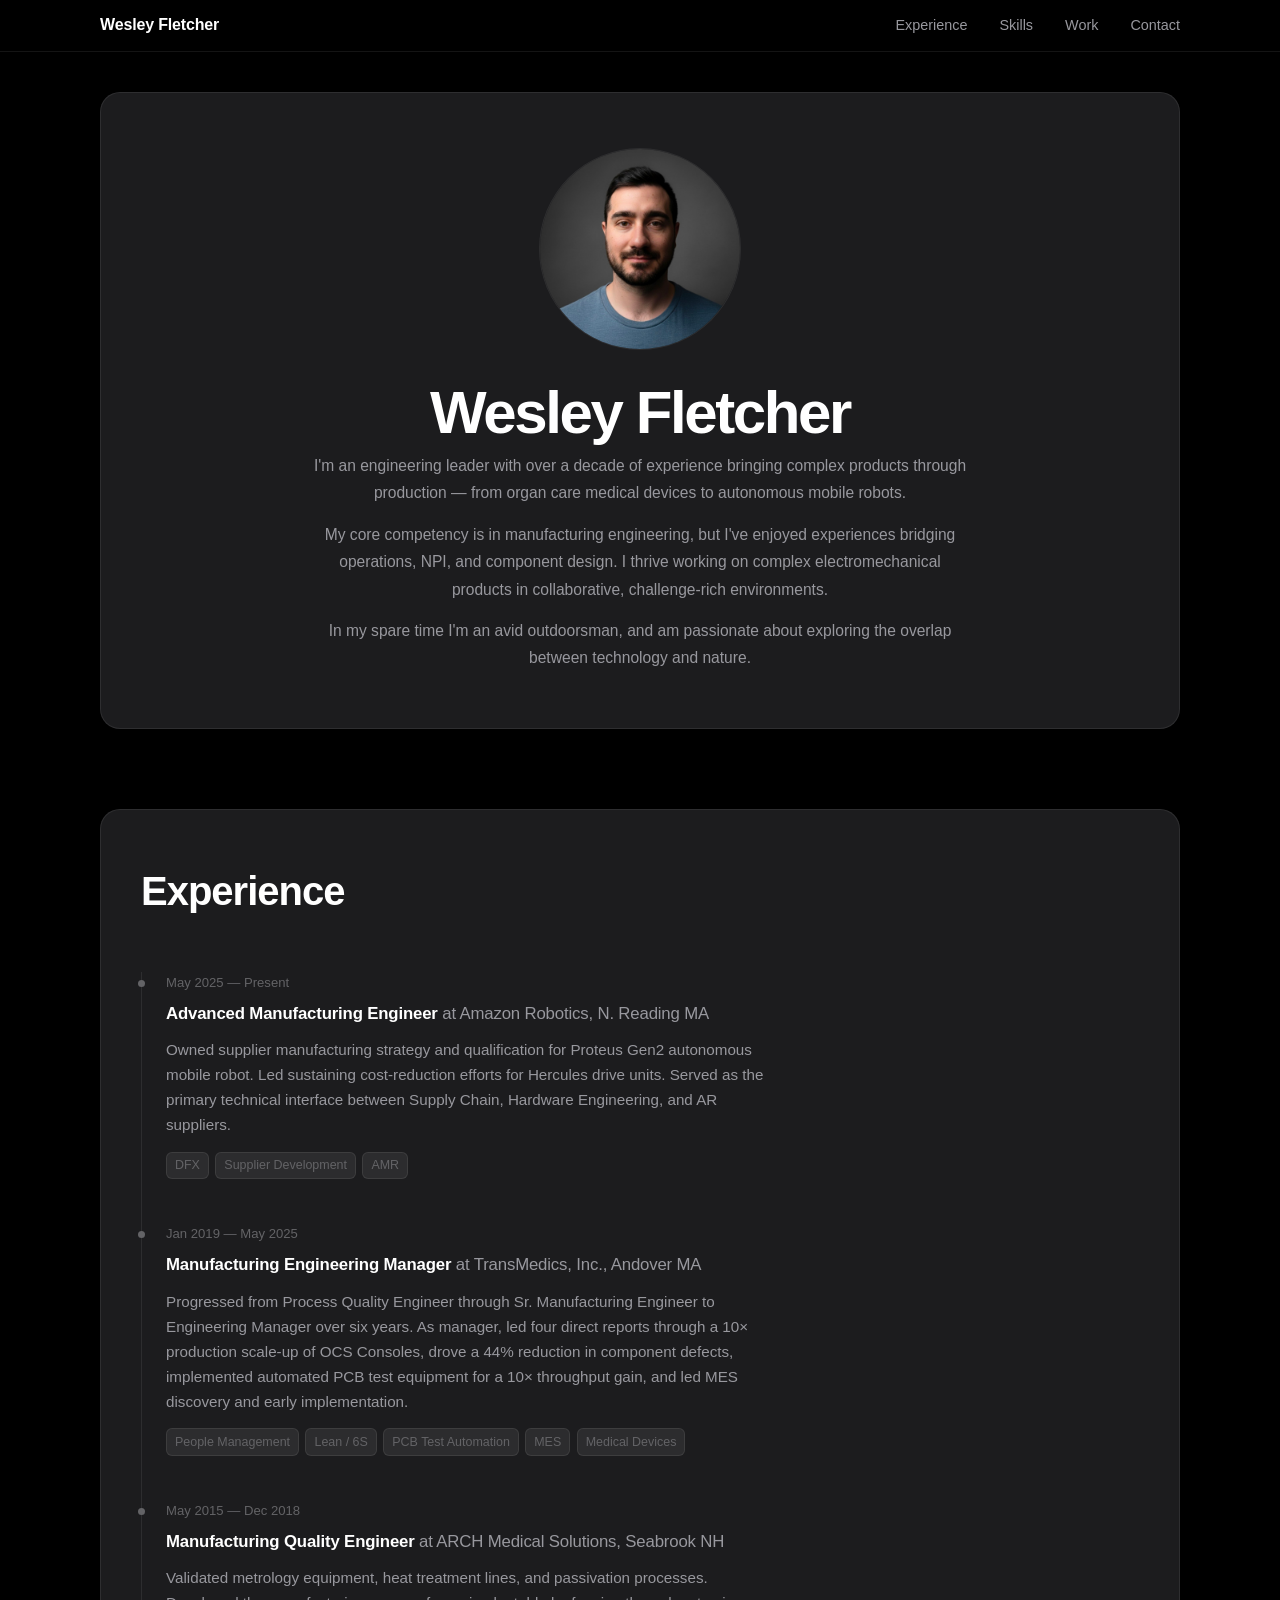
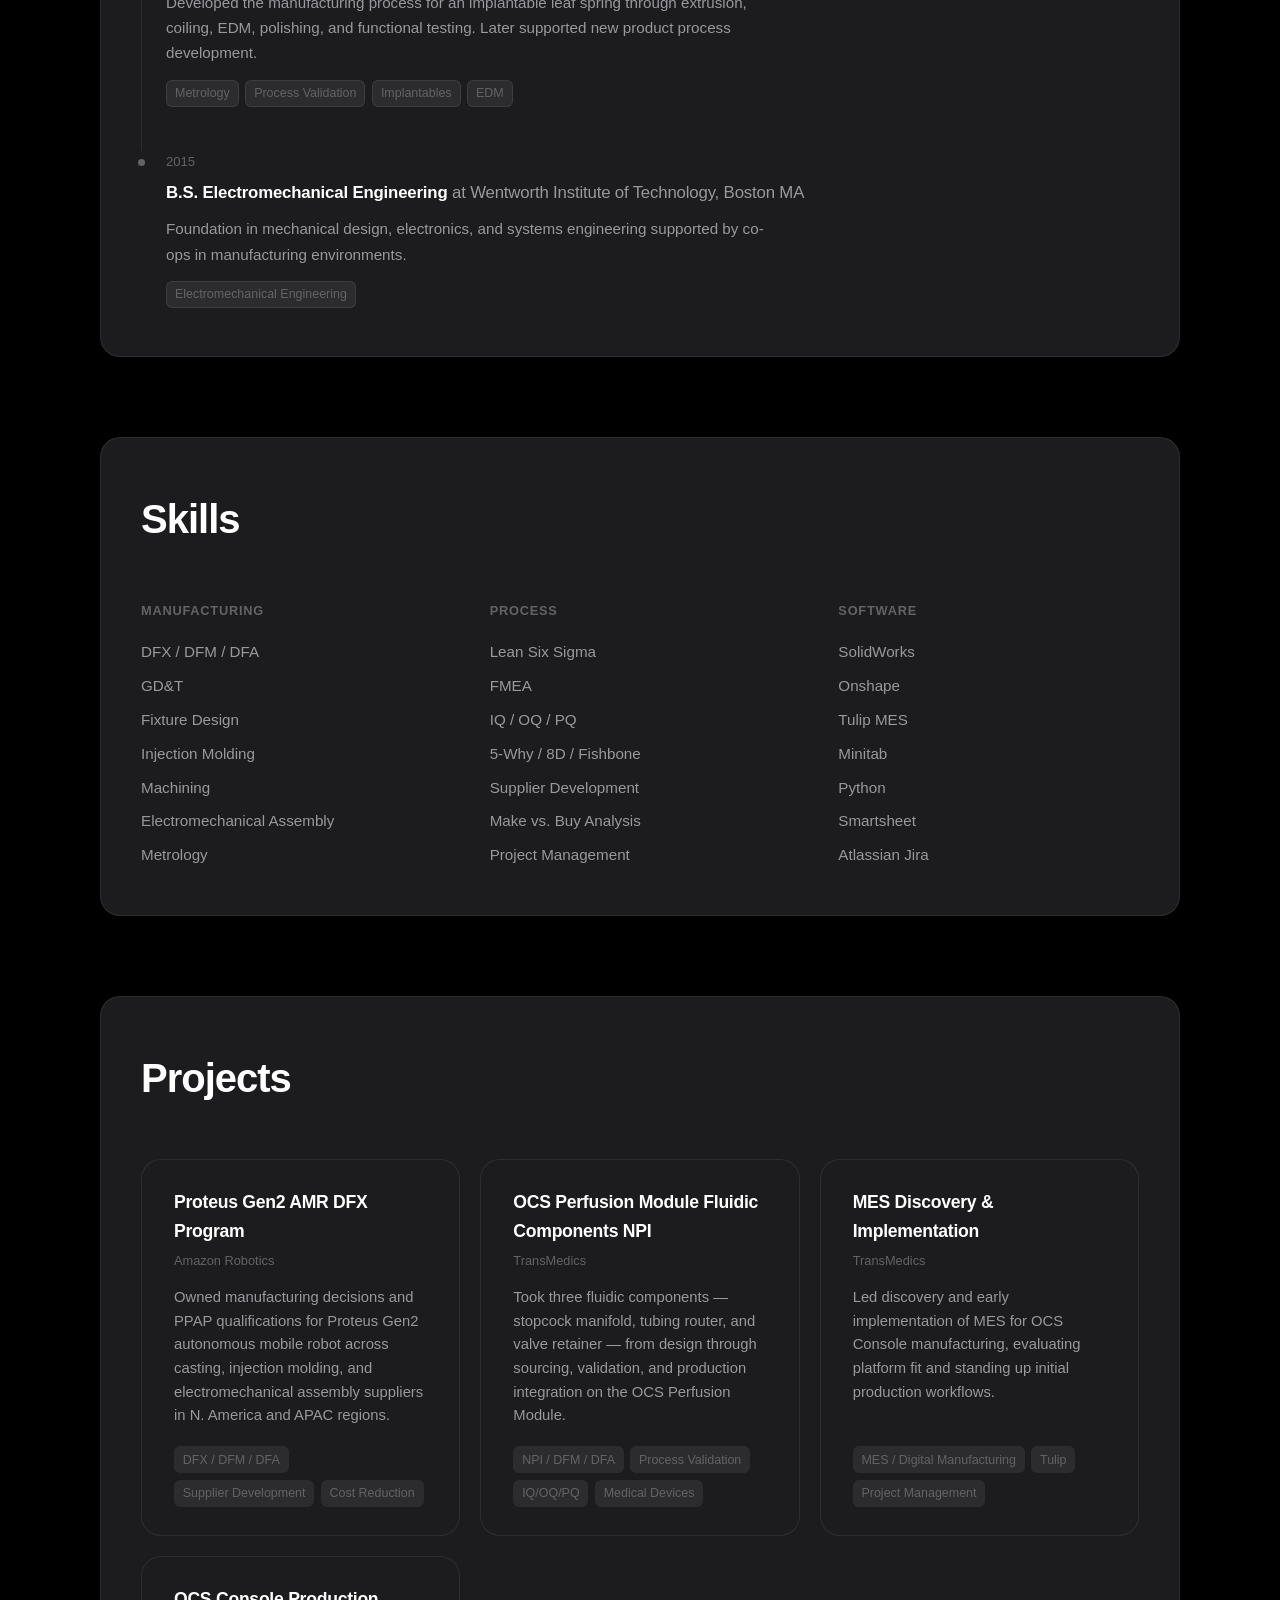
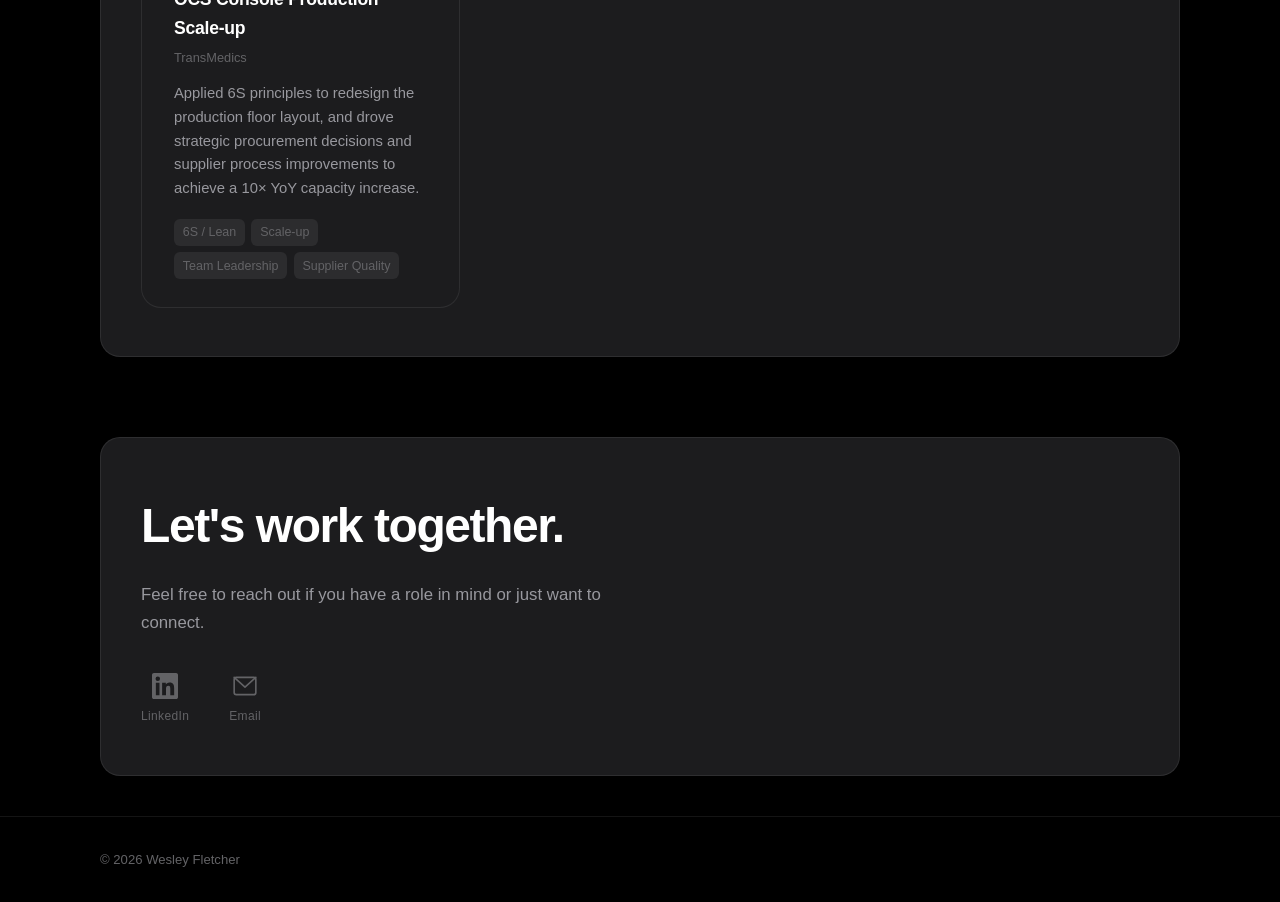
==== index.html @ d9abac5b "Initial commit — portfolio static site Co-Authored-By: Claude Opus 4.8 <noreply@anthropic.com>" ====
<!DOCTYPE html>
<html lang="en">
<head>
  <meta charset="UTF-8" />
  <meta name="viewport" content="width=device-width, initial-scale=1.0" />
  <meta name="description" content="Wesley Fletcher — Engineering leader with a decade of experience in manufacturing scale-up and sustainment, from medtech to industrial robotics." />
  <title>Wesley Fletcher</title>
  <link rel="stylesheet" href="style.css" />
</head>
<body>

  <!-- Navigation -->
  <header class="nav-wrapper" id="nav">
    <nav class="nav container">
      <a href="#hero" class="nav-logo">Wesley Fletcher</a>
      <ul class="nav-links" id="nav-links">
        <li><a href="#experience">Experience</a></li>
        <li><a href="#skills">Skills</a></li>
        <li><a href="#projects">Work</a></li>
        <li><a href="#contact">Contact</a></li>
      </ul>
      <button class="nav-toggle" id="nav-toggle"
              aria-label="Open menu"
              aria-expanded="false"
              aria-controls="nav-links">
        <span></span>
        <span></span>
        <span></span>
      </button>
    </nav>
  </header>

  <main>

    <!-- Hero -->
    <section id="hero" class="hero">
      <div class="container hero-content">
        <div class="hero-card">

          <figure class="hero-photo fade-in">
            <img src="profile.jpg" alt="Wesley Fletcher" />
          </figure>

          <h1 class="hero-name fade-in delay-1">Wesley Fletcher</h1>
          <p class="hero-bio fade-in delay-3">
            I'm an engineering leader with over a decade of experience bringing complex products
            through production — from organ care medical devices to autonomous mobile robots.
          </p>
          <p class="hero-bio fade-in delay-3">
            My core competency is in manufacturing engineering, but I've enjoyed experiences
            bridging operations, NPI, and component design. I thrive working on complex
            electromechanical products in collaborative, challenge-rich environments.
          </p>
          <p class="hero-bio fade-in delay-3">
            In my spare time I'm an avid outdoorsman, and am passionate about exploring the
            overlap between technology and nature.
          </p>

        </div>
      </div>
    </section>

    <!-- Experience -->
    <section id="experience" class="experience section reveal">
      <div class="container">
        <div class="section-card">
        <h2 class="section-heading">Experience</h2>
        <ol class="timeline">

          <li class="timeline-item">
            <span class="timeline-date">May 2025 — Present</span>
            <h3>Advanced Manufacturing Engineer <span>at Amazon Robotics, N. Reading MA</span></h3>
            <p>Owned supplier manufacturing strategy and qualification for Proteus Gen2 autonomous mobile robot. Led sustaining cost-reduction efforts for Hercules drive units. Served as the primary technical interface between Supply Chain, Hardware Engineering, and AR suppliers.</p>
            <ul class="timeline-tags">
              <li>DFX</li>
              <li>Supplier Development</li>
              <li>AMR</li>
            </ul>
          </li>

          <li class="timeline-item">
            <span class="timeline-date">Jan 2019 — May 2025</span>
            <h3>Manufacturing Engineering Manager <span>at TransMedics, Inc., Andover MA</span></h3>
            <p>Progressed from Process Quality Engineer through Sr. Manufacturing Engineer to Engineering Manager over six years. As manager, led four direct reports through a 10× production scale-up of OCS Consoles, drove a 44% reduction in component defects, implemented automated PCB test equipment for a 10× throughput gain, and led MES discovery and early implementation.</p>
            <ul class="timeline-tags">
              <li>People Management</li>
              <li>Lean / 6S</li>
              <li>PCB Test Automation</li>
              <li>MES</li>
              <li>Medical Devices</li>
            </ul>
          </li>

          <li class="timeline-item">
            <span class="timeline-date">May 2015 — Dec 2018</span>
            <h3>Manufacturing Quality Engineer <span>at ARCH Medical Solutions, Seabrook NH</span></h3>
            <p>Validated metrology equipment, heat treatment lines, and passivation processes. Developed the manufacturing process for an implantable leaf spring through extrusion, coiling, EDM, polishing, and functional testing. Later supported new product process development.</p>
            <ul class="timeline-tags">
              <li>Metrology</li>
              <li>Process Validation</li>
              <li>Implantables</li>
              <li>EDM</li>
            </ul>
          </li>

          <li class="timeline-item">
            <span class="timeline-date">2015</span>
            <h3>B.S. Electromechanical Engineering <span>at Wentworth Institute of Technology, Boston MA</span></h3>
            <p>Foundation in mechanical design, electronics, and systems engineering supported by co-ops in manufacturing environments.</p>
            <ul class="timeline-tags">
              <li>Electromechanical Engineering</li>
            </ul>
          </li>

        </ol>
        </div>
      </div>
    </section>

    <!-- Skills -->
    <section id="skills" class="skills section reveal">
      <div class="container">
        <div class="section-card">
        <h2 class="section-heading">Skills</h2>
        <div class="skills-grid">
          <div class="skill-group">
            <h3>Manufacturing</h3>
            <ul>
              <li>DFX / DFM / DFA</li>
              <li>GD&amp;T</li>
              <li>Fixture Design</li>
              <li>Injection Molding</li>
              <li>Machining</li>
              <li>Electromechanical Assembly</li>
              <li>Metrology</li>
            </ul>
          </div>
          <div class="skill-group">
            <h3>Process</h3>
            <ul>
              <li>Lean Six Sigma</li>
              <li>FMEA</li>
              <li>IQ / OQ / PQ</li>
              <li>5-Why / 8D / Fishbone</li>
              <li>Supplier Development</li>
              <li>Make vs. Buy Analysis</li>
              <li>Project Management</li>
            </ul>
          </div>
          <div class="skill-group">
            <h3>Software</h3>
            <ul>
              <li>SolidWorks</li>
              <li>Onshape</li>
              <li>Tulip MES</li>
              <li>Minitab</li>
              <li>Python</li>
              <li>Smartsheet</li>
              <li>Atlassian Jira</li>
            </ul>
          </div>
        </div>
        </div>
      </div>
    </section>

    <!-- Projects -->
    <section id="projects" class="projects section reveal">
      <div class="container">
        <div class="section-card">
        <h2 class="section-heading">Projects</h2>
        <div class="projects-grid">

          <article class="project-card project-card--featured">
            <div class="project-meta">
              <h3>Proteus Gen2 AMR DFX Program</h3>
              <span class="project-company">Amazon Robotics</span>
            </div>
            <p>Owned manufacturing decisions and PPAP qualifications for Proteus Gen2 autonomous mobile robot across casting, injection molding, and electromechanical assembly suppliers in N. America and APAC regions.</p>
            <ul class="project-tags" aria-label="Disciplines">
              <li>DFX / DFM / DFA</li>
              <li>Supplier Development</li>
              <li>Cost Reduction</li>
            </ul>
          </article>

          <article class="project-card">
            <div class="project-meta">
              <h3>OCS Perfusion Module Fluidic Components NPI</h3>
              <span class="project-company">TransMedics</span>
            </div>
            <p>Took three fluidic components — stopcock manifold, tubing router, and valve retainer — from design through sourcing, validation, and production integration on the OCS Perfusion Module.</p>
            <ul class="project-tags" aria-label="Disciplines">
              <li>NPI / DFM / DFA</li>
              <li>Process Validation</li>
              <li>IQ/OQ/PQ</li>
              <li>Medical Devices</li>
            </ul>
          </article>

          <article class="project-card">
            <div class="project-meta">
              <h3>MES Discovery &amp; Implementation</h3>
              <span class="project-company">TransMedics</span>
            </div>
            <p>Led discovery and early implementation of MES for OCS Console manufacturing, evaluating platform fit and standing up initial production workflows.</p>
            <ul class="project-tags" aria-label="Disciplines">
              <li>MES / Digital Manufacturing</li>
              <li>Tulip</li>
              <li>Project Management</li>
            </ul>
          </article>

          <article class="project-card">
            <div class="project-meta">
              <h3>OCS Console Production Scale-up</h3>
              <span class="project-company">TransMedics</span>
            </div>
            <p>Applied 6S principles to redesign the production floor layout, and drove strategic procurement decisions and supplier process improvements to achieve a 10× YoY capacity increase.</p>
            <ul class="project-tags" aria-label="Disciplines">
              <li>6S / Lean</li>
              <li>Scale-up</li>
              <li>Team Leadership</li>
              <li>Supplier Quality</li>
            </ul>
          </article>

        </div>
        </div>
      </div>
    </section>

    <!-- Contact -->
    <section id="contact" class="contact section reveal">
      <div class="container">
        <div class="section-card">
        <div class="contact-inner">
        <h2>Let's work together.</h2>
        <p>
          Feel free to reach out if you have a role in mind or just want to connect.
        </p>
        <nav class="contact-links" aria-label="Contact links">

          <a href="https://www.linkedin.com/in/wes-fletcher"
             target="_blank" rel="noopener"
             class="contact-link-item" aria-label="LinkedIn profile">
            <svg xmlns="http://www.w3.org/2000/svg" width="26" height="26"
                 viewBox="0 0 24 24" fill="currentColor" aria-hidden="true">
              <path d="M20.45 20.45h-3.56v-5.57c0-1.33-.03-3.04-1.85-3.04-1.85 0-2.13 1.45-2.13 2.94v5.67H9.35V9h3.41v1.56h.05c.48-.9 1.64-1.85 3.37-1.85 3.6 0 4.27 2.37 4.27 5.45v6.29zM5.34 7.43a2.07 2.07 0 1 1 0-4.14 2.07 2.07 0 0 1 0 4.14zM6.9 20.45H3.56V9H6.9v11.45zM22.22 0H1.77C.79 0 0 .77 0 1.72v20.56C0 23.23.79 24 1.77 24h20.45c.98 0 1.78-.77 1.78-1.72V1.72C24 .77 23.2 0 22.22 0z"/>
            </svg>
            <span>LinkedIn</span>
          </a>

          <a id="email-link" class="contact-link-item" aria-label="Send email">
            <svg xmlns="http://www.w3.org/2000/svg" width="26" height="26"
                 viewBox="0 0 24 24" fill="none" stroke="currentColor"
                 stroke-width="1.5" stroke-linecap="round" stroke-linejoin="round" aria-hidden="true">
              <rect x="2" y="4" width="20" height="16" rx="2"/>
              <polyline points="2,4 12,13 22,4"/>
            </svg>
            <span>Email</span>
          </a>

          <!-- Resume link (hidden for now)
          <a href="resume.pdf" download="Wesley_Fletcher_Resume.pdf"
             class="contact-link-item" aria-label="Download résumé">
            <svg xmlns="http://www.w3.org/2000/svg" width="26" height="26"
                 viewBox="0 0 24 24" fill="none" stroke="currentColor"
                 stroke-width="1.5" stroke-linecap="round" stroke-linejoin="round" aria-hidden="true">
              <path d="M14 2H6a2 2 0 0 0-2 2v16a2 2 0 0 0 2 2h12a2 2 0 0 0 2-2V8z"/>
              <polyline points="14 2 14 8 20 8"/>
              <line x1="16" y1="13" x2="8" y2="13"/>
              <line x1="16" y1="17" x2="8" y2="17"/>
              <polyline points="10 9 9 9 8 9"/>
            </svg>
            <span>Résumé</span>
          </a>
          -->

          <!-- GitHub link (hidden for now)
          <a href="https://github.com/verdant-dynamics"
             target="_blank" rel="noopener"
             class="contact-link-item" aria-label="GitHub profile">
            <svg xmlns="http://www.w3.org/2000/svg" width="26" height="26"
                 viewBox="0 0 24 24" fill="currentColor" aria-hidden="true">
              <path d="M12 .5C5.65.5.5 5.65.5 12c0 5.1 3.29 9.43 7.86 10.96.57.1.78-.25.78-.55v-1.93c-3.2.7-3.87-1.54-3.87-1.54-.52-1.33-1.27-1.68-1.27-1.68-1.04-.71.08-.7.08-.7 1.15.08 1.76 1.18 1.76 1.18 1.02 1.75 2.68 1.24 3.34.95.1-.74.4-1.24.72-1.53-2.55-.29-5.23-1.28-5.23-5.7 0-1.26.45-2.28 1.18-3.09-.12-.29-.51-1.46.11-3.05 0 0 .97-.31 3.16 1.18a10.97 10.97 0 0 1 2.88-.39c.98 0 1.96.13 2.88.39 2.19-1.49 3.16-1.18 3.16-1.18.62 1.59.23 2.76.11 3.05.74.81 1.18 1.83 1.18 3.09 0 4.43-2.69 5.41-5.25 5.69.41.36.78 1.06.78 2.13v3.16c0 .3.2.66.79.55C20.22 21.43 23.5 17.1 23.5 12 23.5 5.65 18.35.5 12 .5z"/>
            </svg>
            <span>GitHub</span>
          </a>
          -->

        </nav>
        </div>
        </div>
        </div>
    </section>

  </main>

  <footer class="footer">
    <div class="container">
      <p>© <span id="year"></span> Wesley Fletcher</p>
    </div>
  </footer>

  <script src="script.js"></script>
  <script>
    (function() {
      var u = 'waf5472', d = 'outlook', t = 'com';
      var el = document.getElementById('email-link');
      if (el) el.href = 'mailto:' + u + '\x40' + d + '.' + t;
    })();
  </script>
</body>
</html>
---- style.css ----
/* ═══════════════════════════════════════════════════════════════
   Portfolio — Apple HIG, dark palette, forest green accent
═══════════════════════════════════════════════════════════════ */

/* ── Tokens ──────────────────────────────────────────────────── */
:root {
  /* Apple dark-mode surfaces */
  --bg:        #000000;
  --bg-raised: #1c1c1e;
  --bg-card:   #2c2c2e;
  --text:      #ffffff;
  --text-2:    #98989e;
  --text-3:    #636366;
  --border:    rgba(255, 255, 255, 0.08);

  /* Forest green accent — #3A7D44 clears 4.7:1 contrast on --bg */
  --accent:       #3A7D44;
  --accent-hover: #2E6B38;
  --accent-tint:  rgba(58, 125, 68, 0.14);

  /* Typography — native system stack; SF Pro on Apple devices */
  --font: -apple-system, BlinkMacSystemFont, 'Helvetica Neue', Arial, sans-serif;

  /* Shape & spacing */
  --radius:    14px;
  --radius-lg: 20px;
  --nav-h:     52px;
  --pad:       120px;
  --max-w:     1080px;

  /* Apple standard spring ease-out */
  --ease: cubic-bezier(0.16, 1, 0.3, 1);
}

/* ── Reset ───────────────────────────────────────────────────── */
*, *::before, *::after {
  box-sizing: border-box;
  margin: 0;
  padding: 0;
}

html {
  scroll-behavior: smooth;
  scroll-padding-top: var(--nav-h);
}

body {
  background: var(--bg);
  color: var(--text);
  font-family: var(--font);
  font-size: 17px;
  line-height: 1.65;
  -webkit-font-smoothing: antialiased;
  -moz-osx-font-smoothing: grayscale;
}

img { display: block; max-width: 100%; }
a   { color: var(--accent); text-decoration: none; }
ul, ol { list-style: none; }

@media (prefers-reduced-motion: reduce) {
  *, *::before, *::after {
    animation-duration: 0.01ms !important;
    transition-duration: 0.01ms !important;
  }
}

/* ── Layout ──────────────────────────────────────────────────── */
.container {
  width: min(90%, var(--max-w));
  margin-inline: auto;
}

.section {
  padding-block: 2.5rem;
}

.section-heading {
  font-size: clamp(1.75rem, 3.5vw, 2.5rem);
  font-weight: 700;
  letter-spacing: -0.025em;
  margin-bottom: 3rem;
}

/* ── Buttons ─────────────────────────────────────────────────── */
.btn {
  display: inline-flex;
  align-items: center;
  gap: .4rem;
  padding: .7rem 1.6rem;
  border-radius: 980px;
  font-family: var(--font);
  font-size: .95rem;
  font-weight: 500;
  cursor: pointer;
  border: none;
  transition: background .25s var(--ease), opacity .25s var(--ease);
}

.btn-primary {
  background: var(--accent);
  color: #fff;
}
.btn-primary:hover  { background: var(--accent-hover); color: #fff; }
.btn-primary:active { opacity: .8; }

.btn-secondary {
  background: var(--accent-tint);
  color: var(--accent);
}
.btn-secondary:hover  { background: rgba(58, 125, 68, 0.24); color: var(--accent); }
.btn-secondary:active { opacity: .8; }

.btn-lg { padding: .85rem 2rem; font-size: 1.05rem; }

/* ── Navigation ─────────────────────────────────────────────── */
.nav-wrapper {
  position: fixed;
  inset: 0 0 auto 0;
  z-index: 100;
  height: var(--nav-h);
  background: rgba(0, 0, 0, 0.72);
  backdrop-filter: saturate(180%) blur(20px);
  -webkit-backdrop-filter: saturate(180%) blur(20px);
  border-bottom: 1px solid var(--border);
}

.nav {
  height: 100%;
  display: flex;
  align-items: center;
  justify-content: space-between;
}

.nav-logo {
  font-size: 1rem;
  font-weight: 600;
  color: var(--text);
  letter-spacing: -0.01em;
}
.nav-logo:hover { color: var(--text-2); }

.nav-links {
  display: flex;
  align-items: center;
  gap: 2rem;
}

.nav-links a {
  font-size: .9rem;
  font-weight: 400;
  color: var(--text-2);
  transition: color .2s;
}
.nav-links a:hover,
.nav-links a.active { color: var(--text); }

.nav-toggle {
  display: none;
  flex-direction: column;
  gap: 5px;
  background: none;
  border: none;
  cursor: pointer;
  padding: .3rem;
}
.nav-toggle span {
  display: block;
  width: 22px;
  height: 1.5px;
  background: var(--text);
  border-radius: 2px;
  transition: all .3s var(--ease);
}

/* ── Hero ────────────────────────────────────────────────────── */
.hero {
  padding-top: calc(var(--nav-h) + 2.5rem);
  padding-bottom: 2.5rem;
}

/* Single centered column */
.hero-content {
  display: flex;
  flex-direction: column;
  align-items: center;
  text-align: center;
}

/* Profile photo — circular */
.hero-photo {
  width: 200px;
  height: 200px;
  border-radius: 50%;
  overflow: hidden;
  margin-bottom: 2rem;
  flex-shrink: 0;
  /* Subtle ring to lift photo off dark bg */
  box-shadow: 0 0 0 1px var(--border);
}

.hero-photo img {
  width: 100%;
  height: 100%;
  object-fit: cover;
  display: block;
}

.hero-name {
  font-size: clamp(2.25rem, 5vw, 3.75rem);
  font-weight: 700;
  letter-spacing: -0.04em;
  line-height: 1.05;
  color: var(--text);
  margin-bottom: .5rem;
}

.hero-tagline {
  font-size: clamp(.95rem, 2vw, 1.15rem);
  font-weight: 400;
  color: var(--text-2);
  margin-bottom: 1.75rem;
}

.hero-card {
  background: var(--bg-raised);
  border: 1px solid var(--border);
  border-radius: var(--radius-lg);
  padding: 3.5rem 2.5rem;
  width: 100%;
  display: flex;
  flex-direction: column;
  align-items: center;
}

.hero-bio {
  font-size: .975rem;
  color: var(--text-2);
  line-height: 1.75;
  max-width: 660px;
  margin-bottom: .9rem;
}

.hero-bio:last-of-type { margin-bottom: 0; }

/* Shared icon link style */
.social-icon-link {
  display: inline-flex;
  align-items: center;
  color: var(--text-3);
  transition: color .25s;
}
.social-icon-link:hover { color: var(--text-2); }
.social-icon-link svg   { display: block; }

/* ── Section card (shared wrapper for all content sections) ── */
.section-card {
  background: var(--bg-raised);
  border: 1px solid var(--border);
  border-radius: var(--radius-lg);
  padding: 3rem 2.5rem;
  width: 100%;
}

/* ── Projects ───────────────────────────────────────────────── */

.projects-grid {
  display: grid;
  grid-template-columns: repeat(auto-fit, minmax(300px, 1fr));
  gap: 1.25rem;
}

.project-card {
  background: var(--bg-raised);
  border-radius: var(--radius-lg);
  padding: 1.75rem 2rem;
  border: 1px solid var(--border);
  transition: border-color .3s var(--ease);
  display: flex;
  flex-direction: column;
  gap: .9rem;
}

.project-card:hover { border-color: rgba(255, 255, 255, 0.18); }


.project-meta {
  display: flex;
  flex-direction: column;
  gap: .25rem;
}

.project-meta h3 {
  font-size: 1.1rem;
  font-weight: 600;
  letter-spacing: -0.015em;
  color: var(--text);
}

.project-company {
  font-size: .8rem;
  color: var(--text-3);
}

.project-card > p {
  font-size: .925rem;
  color: var(--text-2);
  line-height: 1.6;
  flex-grow: 1;
}

.project-tags {
  display: flex;
  flex-wrap: wrap;
  gap: .4rem;
  margin-top: .25rem;
}

.project-tags li {
  font-size: .78rem;
  color: var(--text-3);
  background: var(--bg-card);
  border-radius: 6px;
  padding: .2rem .55rem;
}

/* ── Skills ─────────────────────────────────────────────────── */

.skills-grid {
  display: grid;
  grid-template-columns: repeat(3, 1fr);
  gap: 2rem 3rem;
}

.skill-group h3 {
  font-size: .8rem;
  font-weight: 600;
  letter-spacing: .06em;
  text-transform: uppercase;
  color: var(--text-3);
  margin-bottom: 1.1rem;
}

.skill-group ul {
  display: flex;
  flex-direction: column;
  gap: .55rem;
}

.skill-group li {
  font-size: .95rem;
  color: var(--text-2);
}

/* ── Experience ─────────────────────────────────────────────── */

.timeline {
  display: flex;
  flex-direction: column;
}

.timeline-item {
  padding-bottom: 2.75rem;
  padding-left: 1.5rem;
  border-left: 1px solid var(--border);
  position: relative;
}

.timeline-item:last-child {
  padding-bottom: 0;
  border-left-color: transparent;
}

.timeline-item::before {
  content: '';
  position: absolute;
  left: -4px;
  top: .5rem;
  width: 7px;
  height: 7px;
  border-radius: 50%;
  background: var(--text-3);
}

.timeline-date {
  display: block;
  font-size: .82rem;
  color: var(--text-3);
  margin-bottom: .4rem;
}

.timeline-item h3 {
  font-size: 1.05rem;
  font-weight: 600;
  letter-spacing: -0.01em;
  margin-bottom: .6rem;
}

.timeline-item h3 span {
  font-weight: 400;
  color: var(--text-2);
}

.timeline-item > p {
  font-size: .95rem;
  color: var(--text-2);
  margin-bottom: .9rem;
  max-width: 600px;
}

.timeline-tags {
  display: flex;
  flex-wrap: wrap;
  gap: .4rem;
}

.timeline-tags li {
  font-size: .78rem;
  color: var(--text-3);
  background: var(--bg-card);
  border: 1px solid var(--border);
  border-radius: 6px;
  padding: .15rem .5rem;
}

/* ── Contact ────────────────────────────────────────────────── */

.contact-inner {
  max-width: 520px;
}

.contact-inner h2 {
  font-size: clamp(1.75rem, 4vw, 3rem);
  font-weight: 700;
  letter-spacing: -0.03em;
  margin-bottom: 1rem;
}

.contact-inner > p {
  font-size: 1.05rem;
  color: var(--text-2);
  margin-bottom: 2.25rem;
  line-height: 1.65;
}

.contact-links {
  display: flex;
  align-items: flex-start;
  gap: 2.5rem;
  margin-top: 2.25rem;
}

/* Icon + label stacked vertically */
.contact-link-item {
  display: flex;
  flex-direction: column;
  align-items: center;
  gap: .5rem;
  color: var(--text-3);
  font-size: .75rem;
  letter-spacing: .03em;
  transition: color .25s;
}
.contact-link-item:hover { color: var(--text-2); }
.contact-link-item svg   { display: block; }

/* ── Footer ─────────────────────────────────────────────────── */
.footer {
  padding-block: 2rem;
  border-top: 1px solid var(--border);
}

.footer p {
  font-size: .82rem;
  color: var(--text-3);
}

/* ── Reveal animations ───────────────────────────────────────── */
.reveal {
  opacity: 0;
  transform: translateY(16px);
  transition: opacity .6s var(--ease), transform .6s var(--ease);
}
.reveal.visible {
  opacity: 1;
  transform: none;
}

.fade-in {
  opacity: 0;
  transform: translateY(14px);
  animation: enter .65s var(--ease) forwards;
}
.delay-1 { animation-delay: .08s; }
.delay-2 { animation-delay: .16s; }
.delay-3 { animation-delay: .24s; }
.delay-4 { animation-delay: .34s; }
.delay-5 { animation-delay: .44s; }

@keyframes enter {
  to { opacity: 1; transform: none; }
}

/* ── Responsive ─────────────────────────────────────────────── */
@media (max-width: 720px) {
  .skills-grid { grid-template-columns: repeat(2, 1fr); }
}

@media (max-width: 768px) {
  :root { --pad: 80px; }

  /* Mobile nav */
  .nav-links {
    position: fixed;
    inset: var(--nav-h) 0 0 0;
    background: rgba(0, 0, 0, 0.94);
    backdrop-filter: saturate(180%) blur(20px);
    -webkit-backdrop-filter: saturate(180%) blur(20px);
    flex-direction: column;
    justify-content: center;
    gap: 2.25rem;
    transform: translateX(100%);
    transition: transform .35s var(--ease);
    z-index: 99;
    border-top: 1px solid var(--border);
  }
  .nav-links.open  { transform: none; }
  .nav-links a     { font-size: 1.2rem; color: var(--text-2); }
  .nav-toggle      { display: flex; }

  .nav-toggle.open span:nth-child(1) { transform: rotate(45deg) translate(4.5px, 4.5px); }
  .nav-toggle.open span:nth-child(2) { opacity: 0; }
  .nav-toggle.open span:nth-child(3) { transform: rotate(-45deg) translate(4.5px, -4.5px); }

  /* Hero already single-column; handled by section padding */
  .hero-photo   { width: 165px; height: 165px; }

  .projects-grid { grid-template-columns: 1fr; }

  .section-card { padding: 2rem 1.25rem; }
}

@media (max-width: 540px) {
  .skills-grid { grid-template-columns: 1fr 1fr; }
}

@media (max-width: 380px) {
  .skills-grid  { grid-template-columns: 1fr; }
}
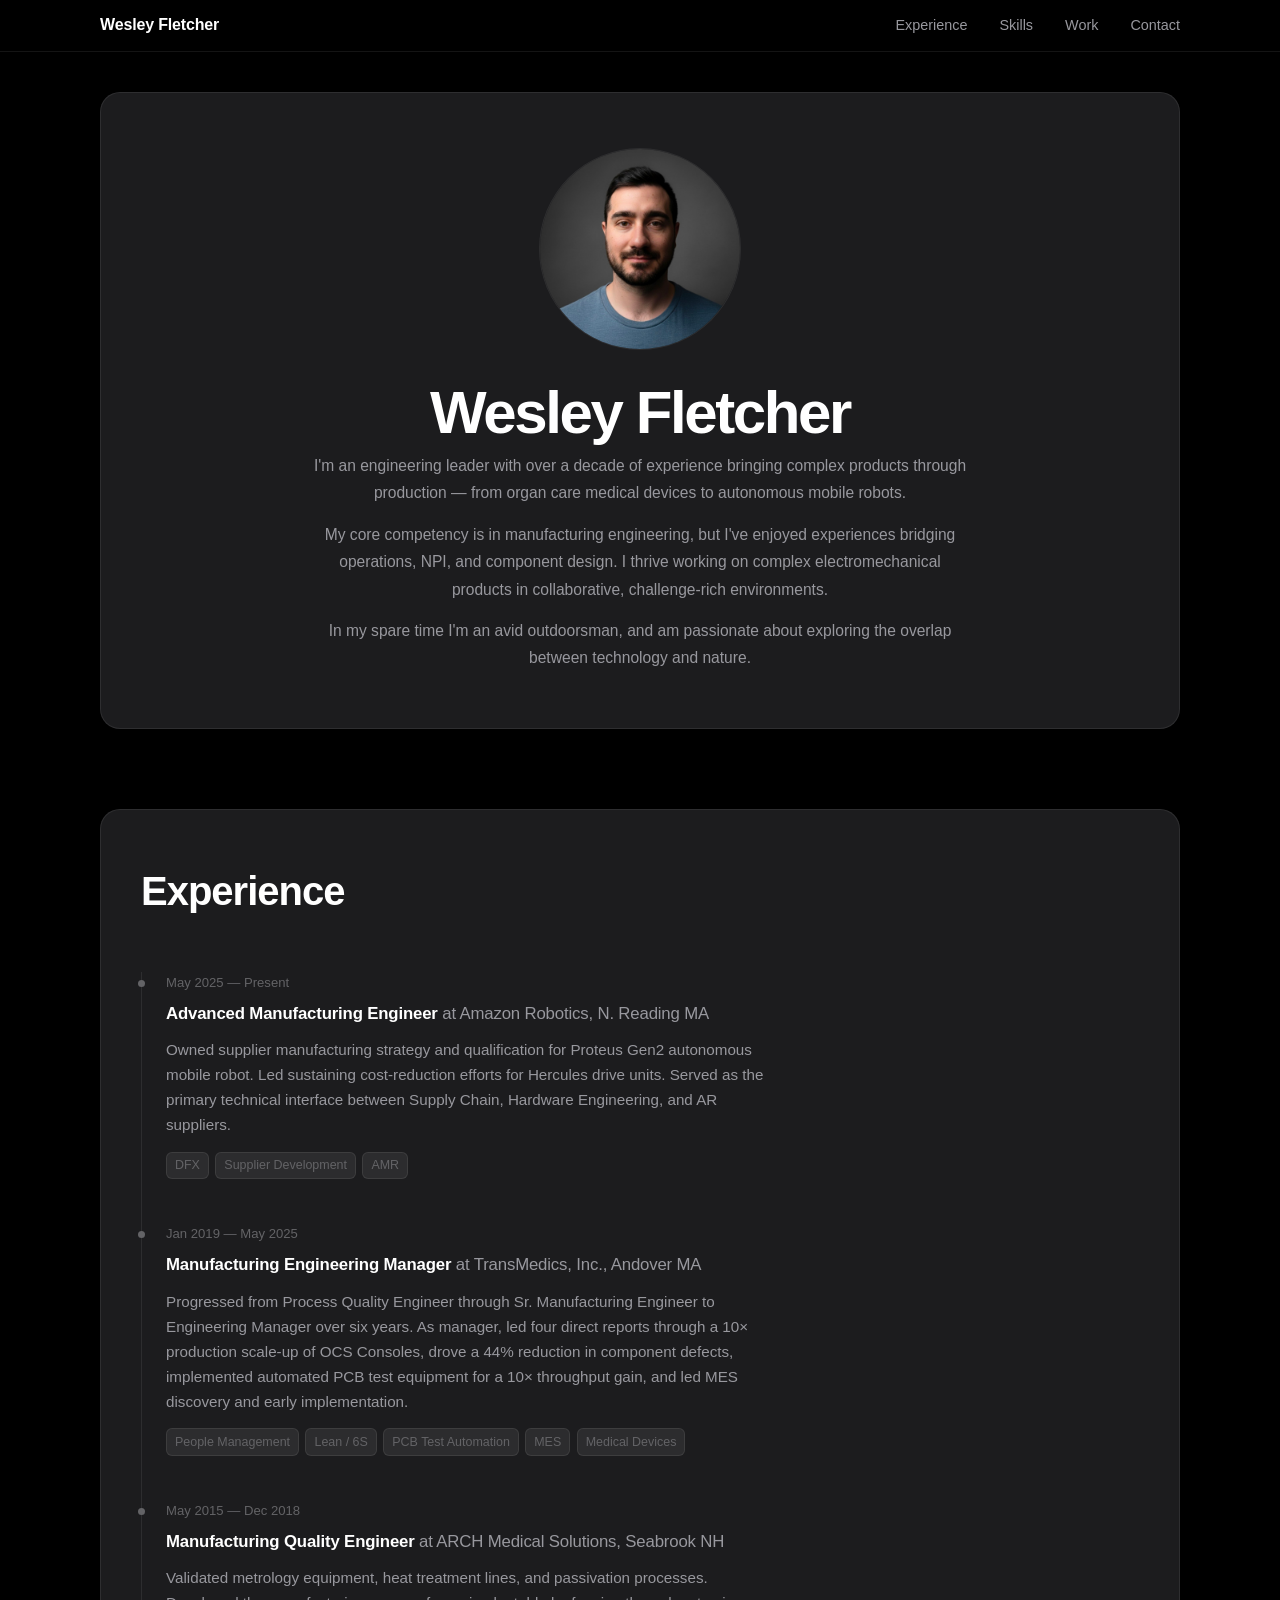
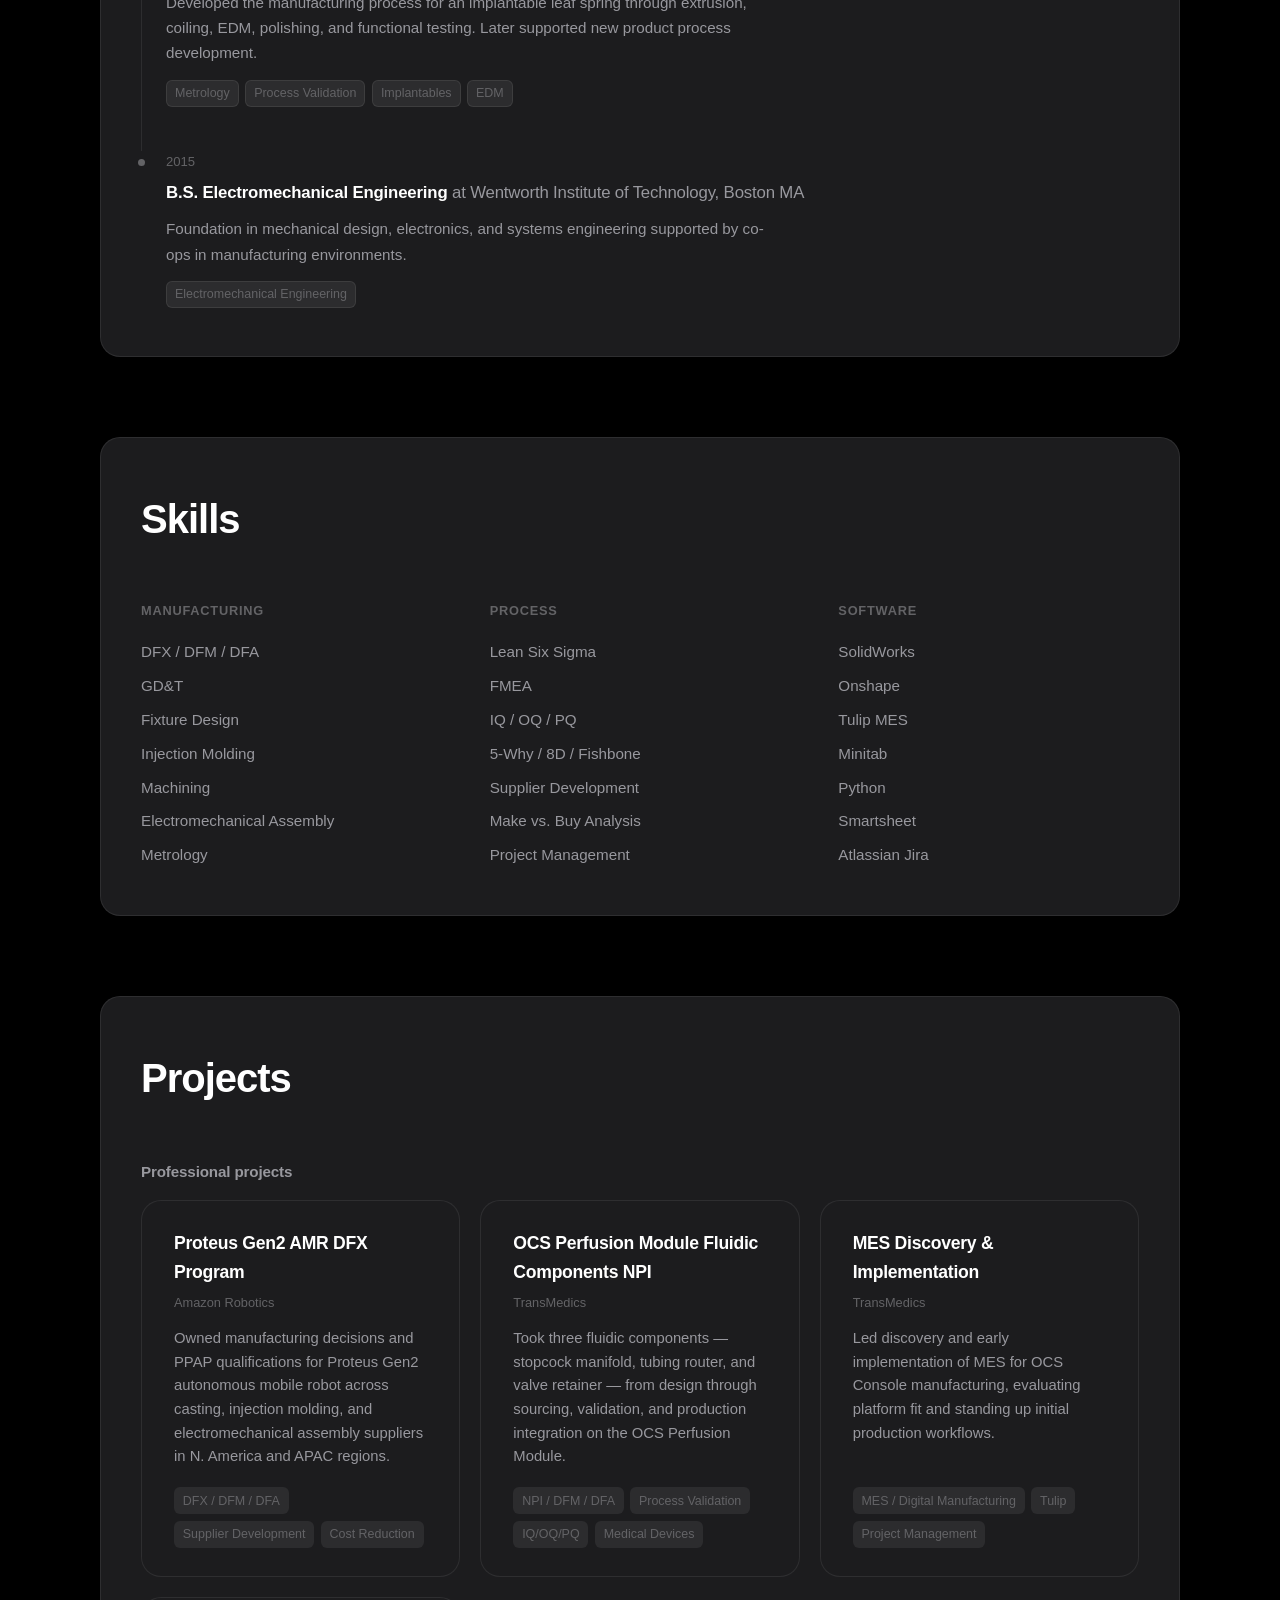
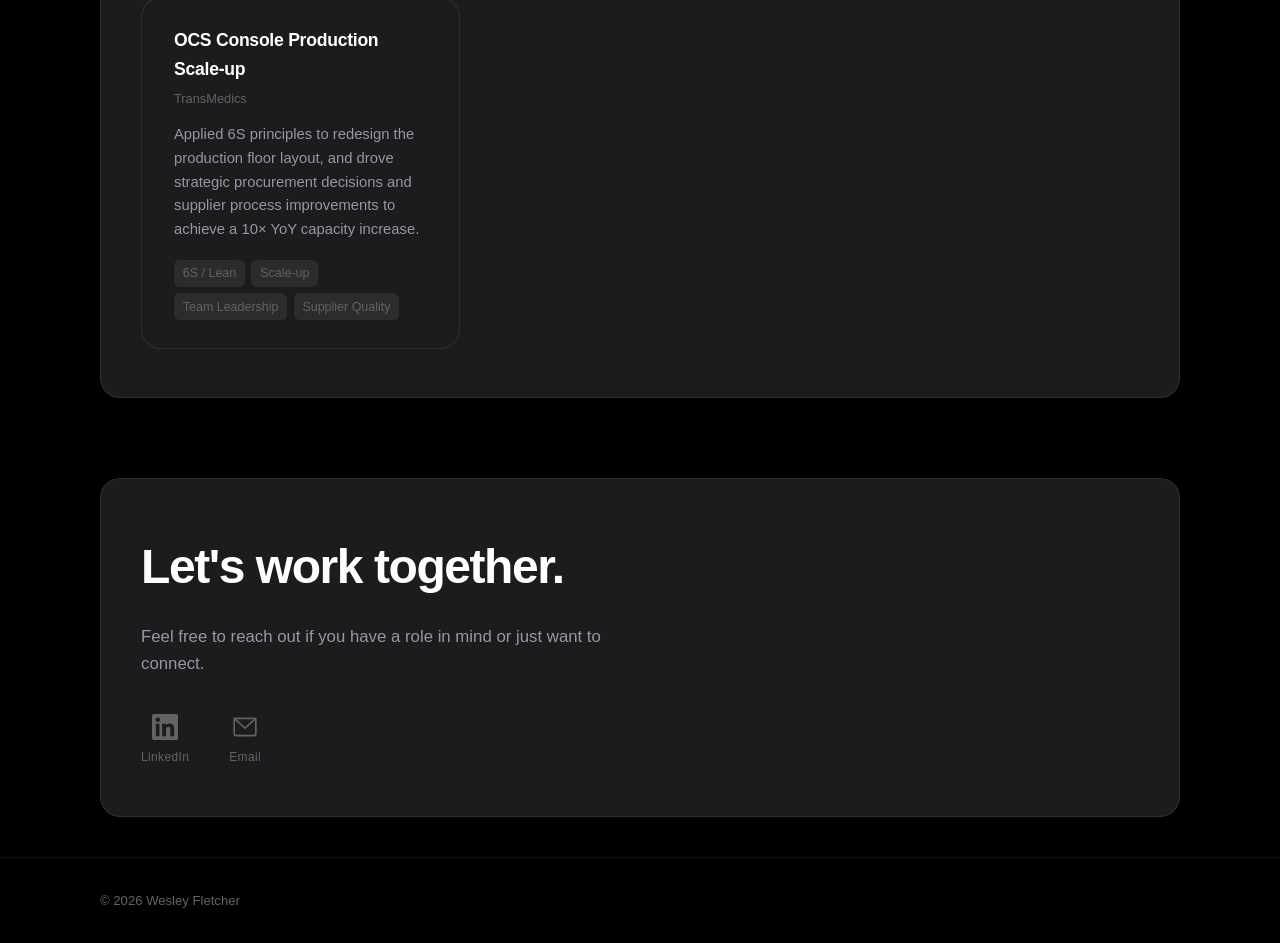
==== commit 42d330f5: "Local preview launcher + Professional projects heading preview.sh runs the full site locally on auto" ====
--- a/index.html
+++ b/index.html
@@ -169,6 +169,16 @@
       <div class="container">
         <div class="section-card">
         <h2 class="section-heading">Projects</h2>
+
+        <!-- Live web apps: cards built at runtime from each deployment's
+             /project.json (see projects.js + PROJECT_SCHEMA.md). Undeployed
+             apps 404 and are skipped, so this shows only what's actually live. -->
+        <div class="live-projects" id="live-projects" hidden>
+          <h3 class="subsection-heading">Live web apps</h3>
+          <div class="projects-grid" id="live-projects-grid"></div>
+        </div>
+
+        <h3 class="subsection-heading">Professional projects</h3>
         <div class="projects-grid">
 
           <article class="project-card project-card--featured">
@@ -304,6 +314,7 @@
   </footer>
 
   <script src="script.js"></script>
+  <script src="projects.js" defer></script>
   <script>
     (function() {
       var u = 'waf5472', d = 'outlook', t = 'com';
--- a/style.css
+++ b/style.css
@@ -323,6 +323,37 @@
   border-radius: 6px;
   padding: .2rem .55rem;
 }
+
+/* Live web-app cards (runtime-generated from each deployment's /project.json) */
+.subsection-heading {
+  font-size: .95rem;
+  font-weight: 600;
+  letter-spacing: -0.01em;
+  color: var(--text-2);
+  margin-bottom: 1rem;
+}
+
+.live-projects { margin-bottom: 2.5rem; }
+
+.project-card--live { border-color: var(--accent-tint); }
+.project-card--live:hover { border-color: var(--accent); }
+
+.project-links {
+  display: flex;
+  flex-wrap: wrap;
+  gap: 1rem;
+  align-items: center;
+  margin-top: .25rem;
+}
+
+.project-link {
+  font-size: .875rem;
+  font-weight: 600;
+  color: var(--accent);
+}
+.project-link:hover { color: var(--accent-hover); }
+.project-link--muted { color: var(--text-3); font-weight: 500; }
+.project-link--muted:hover { color: var(--text-2); }
 
 /* ── Skills ─────────────────────────────────────────────────── */
 
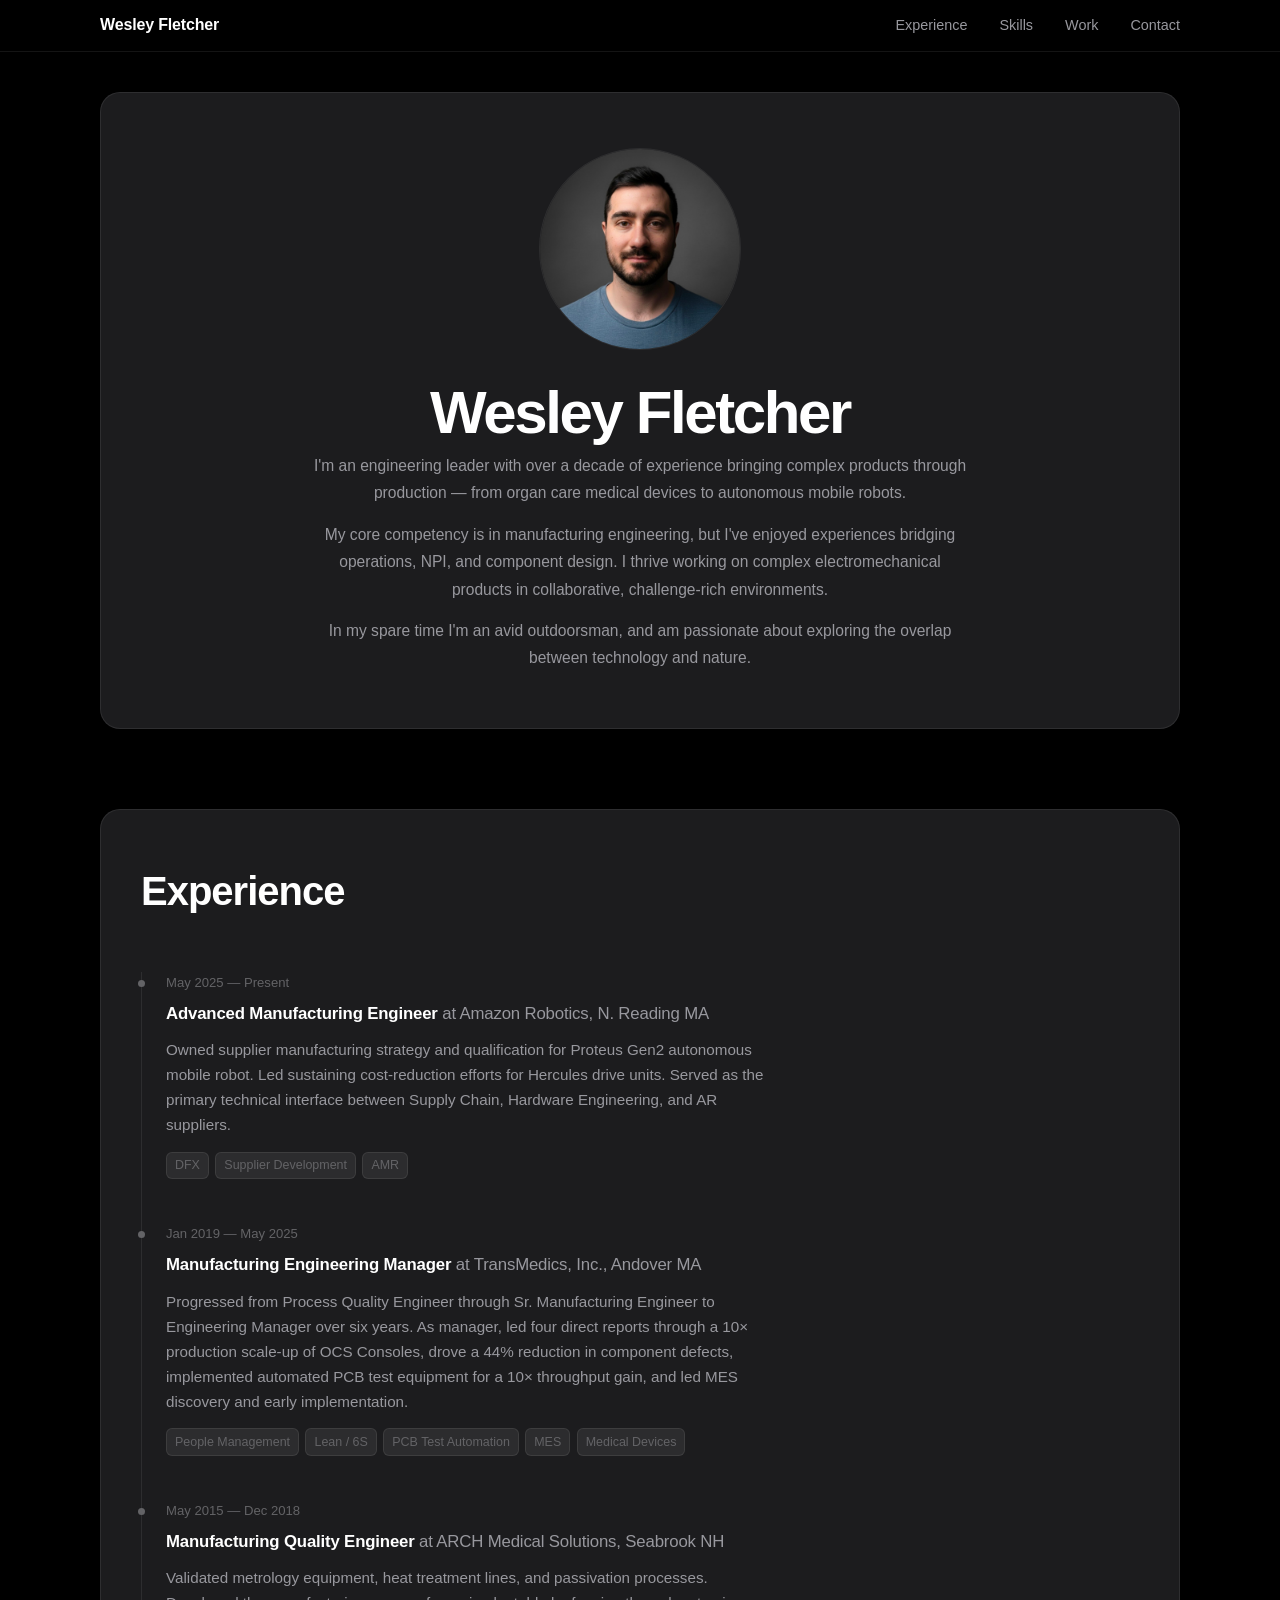
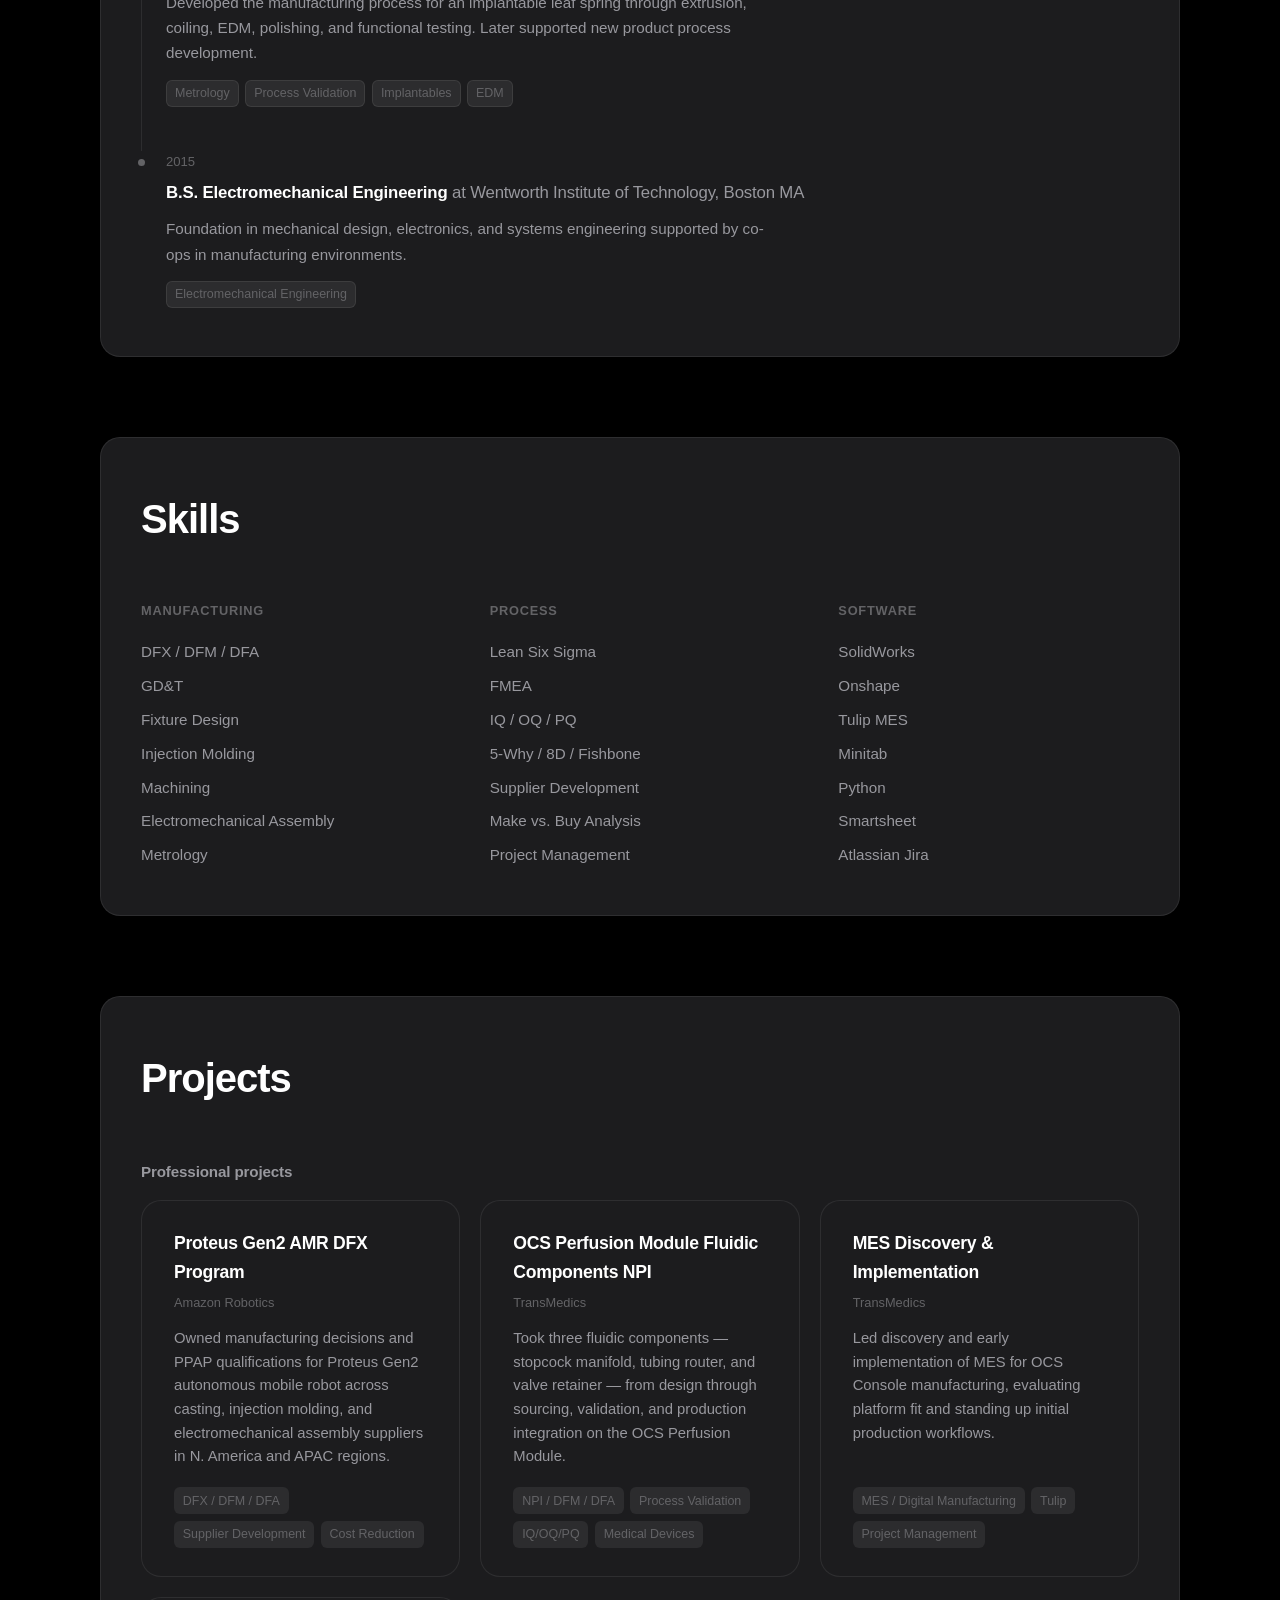
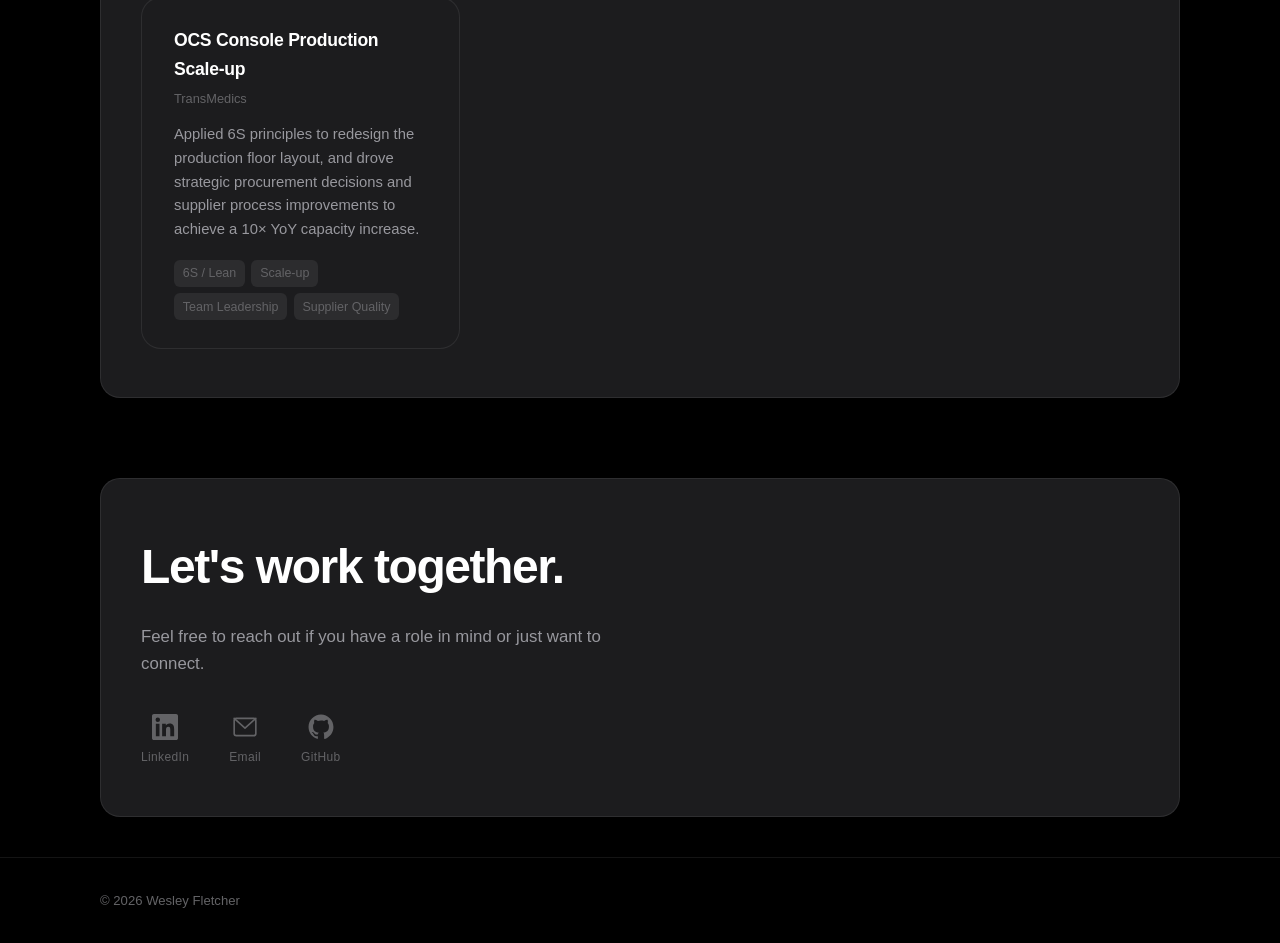
==== commit 60d6ead5: "Activate GitHub footer link (waf5472) Co-Authored-By: Claude Opus 4.8 <noreply@anthropic.com>" ====
--- a/index.html
+++ b/index.html
@@ -287,8 +287,7 @@
           </a>
           -->
 
-          <!-- GitHub link (hidden for now)
-          <a href="https://github.com/verdant-dynamics"
+          <a href="https://github.com/waf5472"
              target="_blank" rel="noopener"
              class="contact-link-item" aria-label="GitHub profile">
             <svg xmlns="http://www.w3.org/2000/svg" width="26" height="26"
@@ -297,7 +296,6 @@
             </svg>
             <span>GitHub</span>
           </a>
-          -->
 
         </nav>
         </div>
